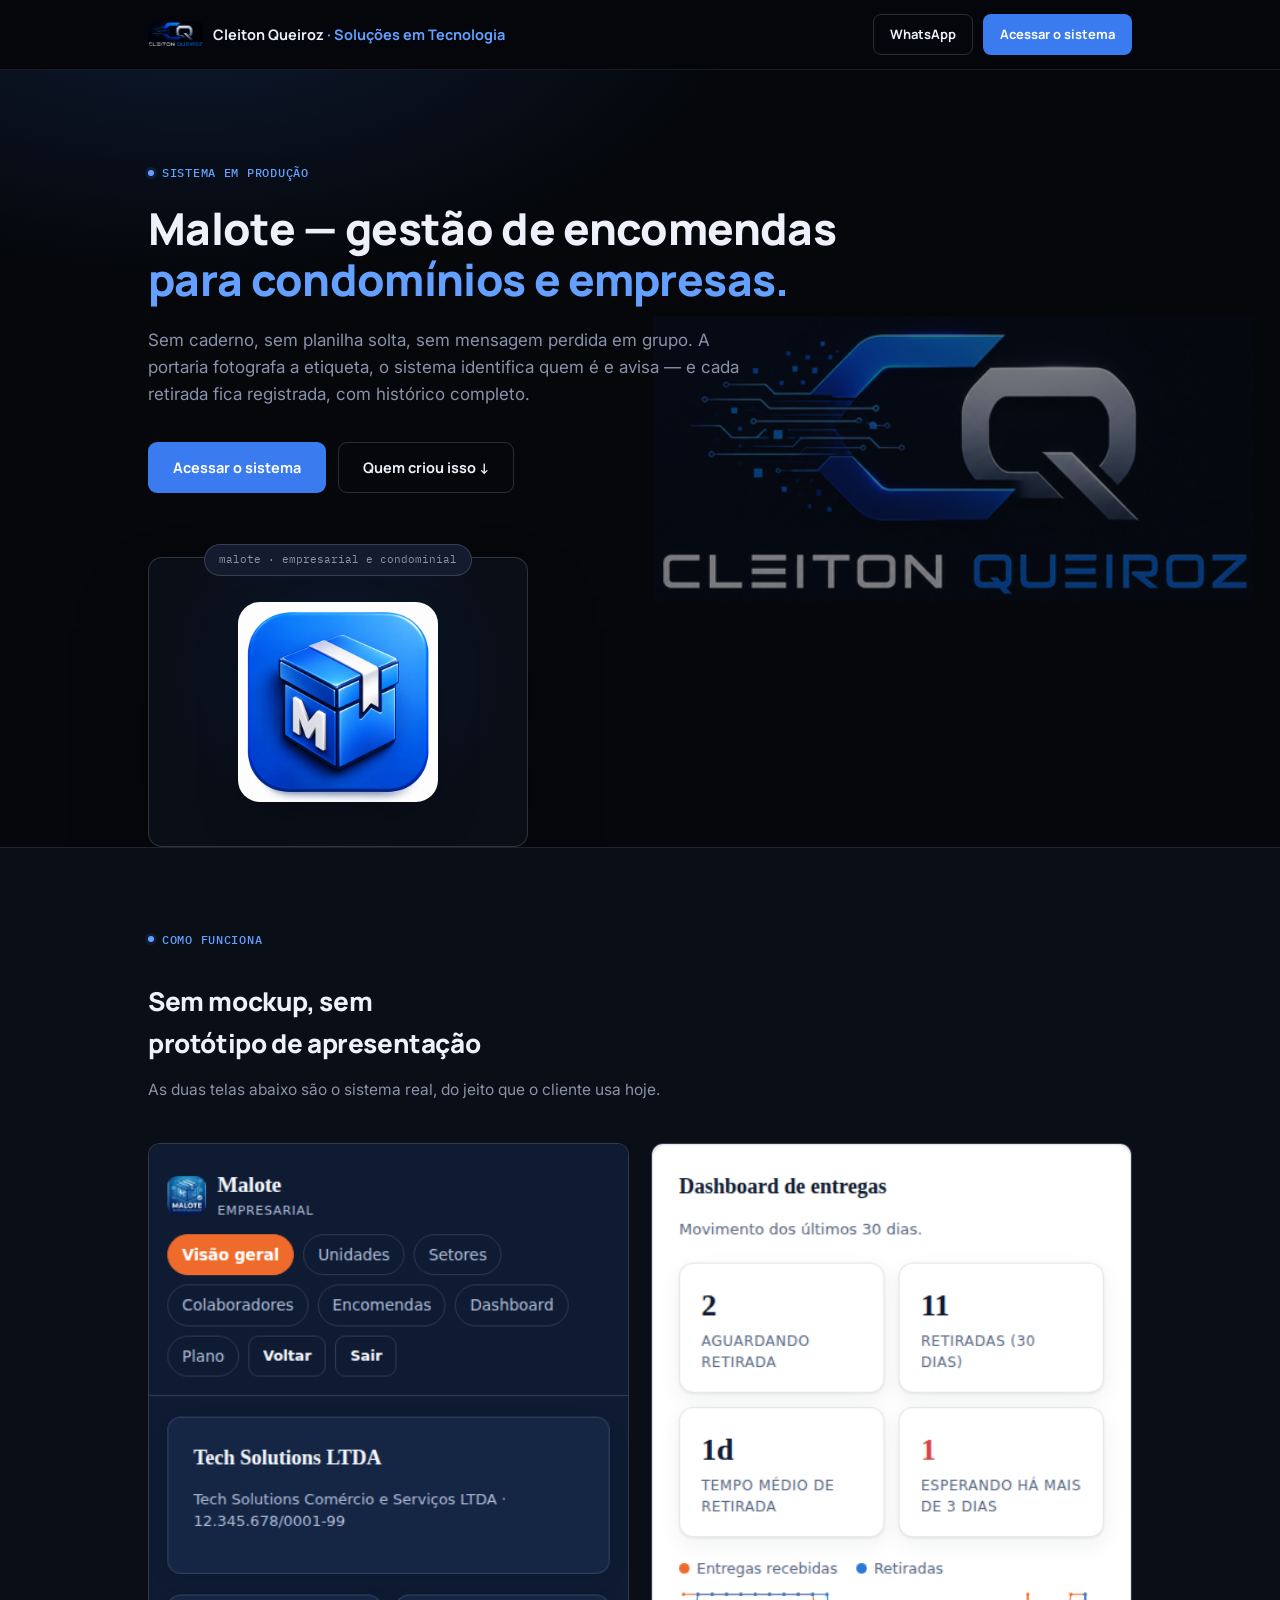
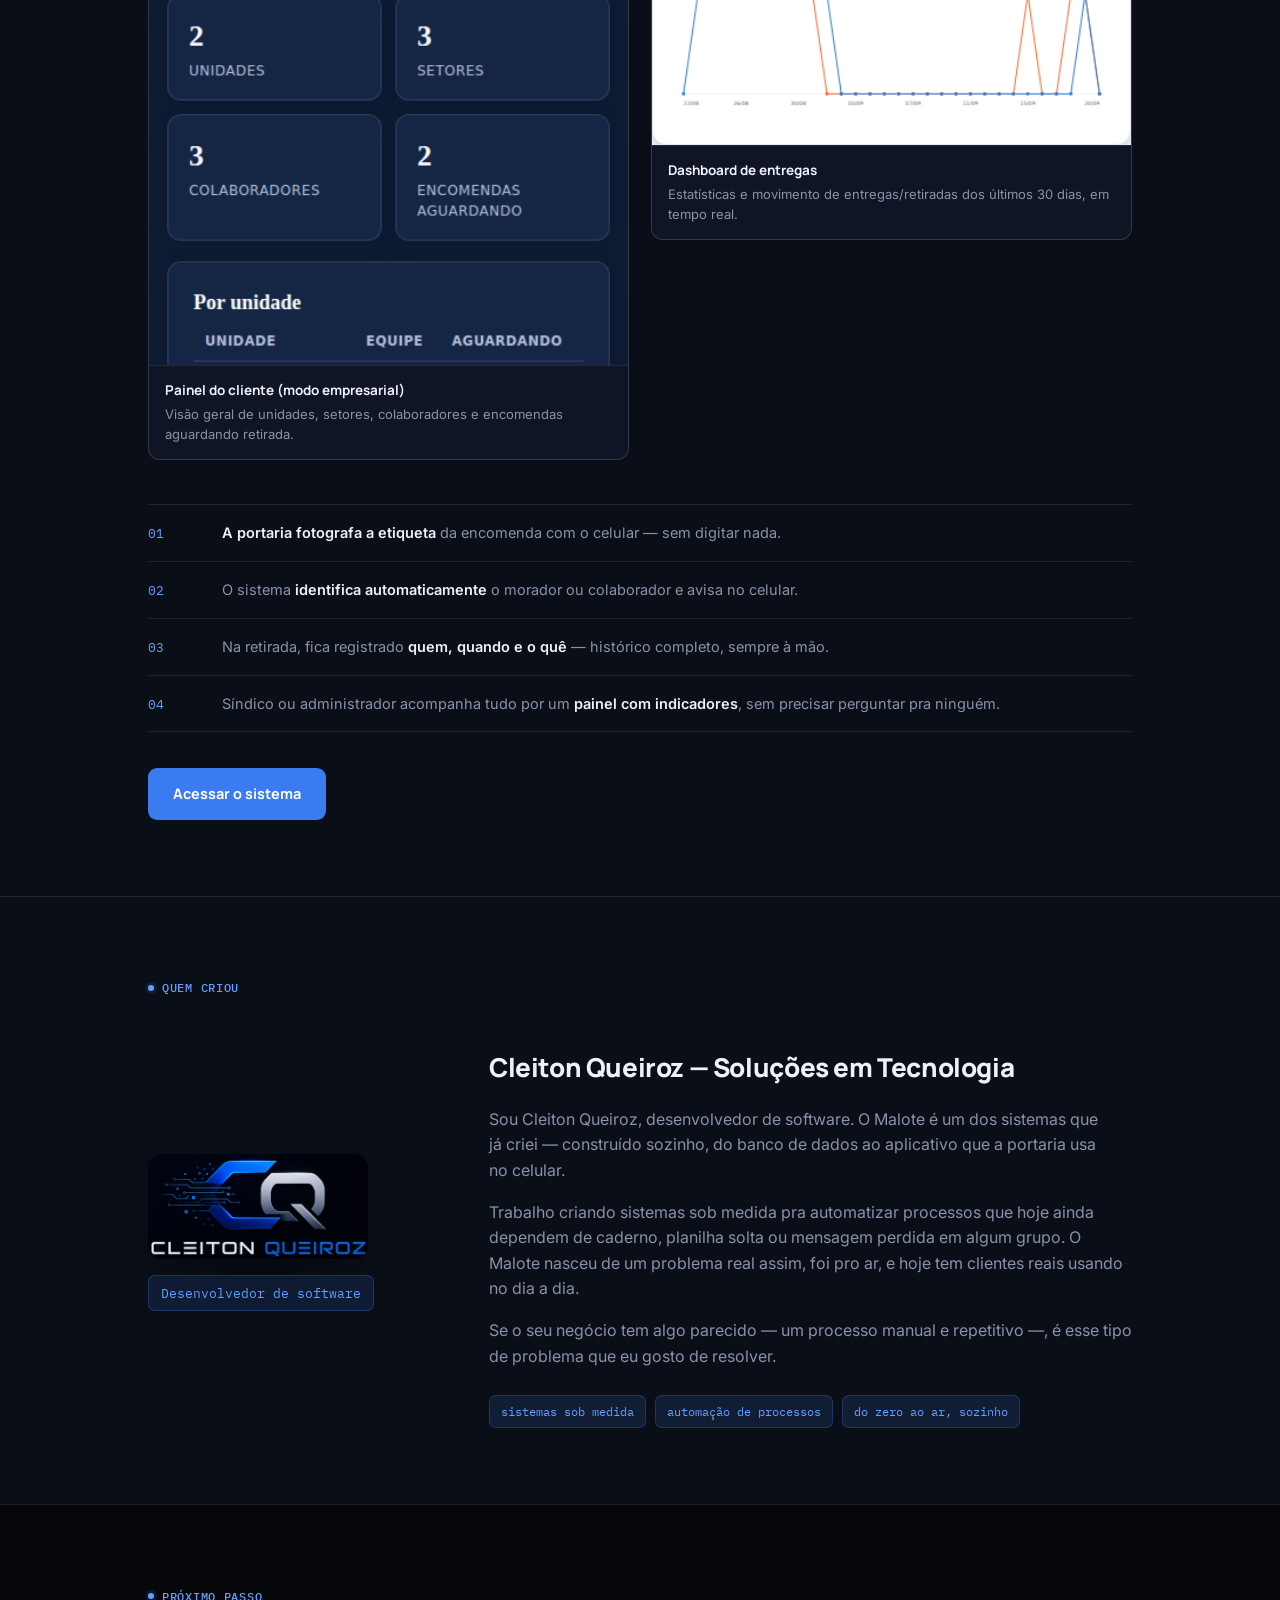
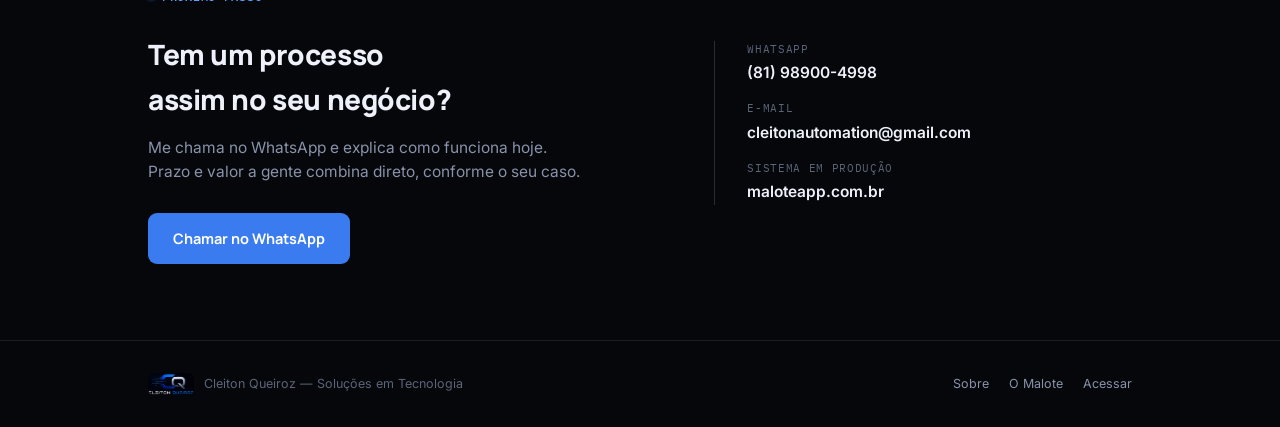
==== sobre.html @ 2017e795 "Versão inicial do Malote" ====
<!doctype html>
<html lang="pt-BR">
<head>
<meta charset="utf-8">
<meta name="viewport" content="width=device-width, initial-scale=1">
<title>Cleiton Queiroz — Soluções em Tecnologia</title>
<meta name="description" content="Cleiton Queiroz, desenvolvedor de sistemas sob medida. Criador do Malote, sistema real de gestão de encomendas em uso em condomínios e empresas.">
<link rel="icon" href="icons/icon-192.png">
<link rel="preconnect" href="https://fonts.googleapis.com">
<link rel="preconnect" href="https://fonts.gstatic.com" crossorigin>
<link href="https://fonts.googleapis.com/css2?family=Manrope:wght@500;600;700;800&family=Inter:wght@400;500;600&family=IBM+Plex+Mono:wght@500&display=swap" rel="stylesheet">
<style>
    :root{
      --bg:#05070B; --bg-1:#0A0E17; --bg-2:#0F1524; --bg-3:#141B2E;
      --ink:#EEF1FA; --ink-muted:#8992A9; --ink-dim:#5C6478;
      --blue:#3A7BEF; --blue-bright:#63A0FF; --blue-dim:rgba(58,123,239,0.14);
      --line:rgba(238,241,250,0.09); --line-2:rgba(238,241,250,0.16);
      --malote:#EF6B2C; --malote-dim:rgba(239,107,44,0.13);
      --mono:'IBM Plex Mono',ui-monospace,monospace;
    }
    *{ box-sizing:border-box; }
    html{ background:var(--bg); }
    body{ margin:0; background:var(--bg); color:var(--ink); font-family:'Inter',ui-sans-serif,system-ui,-apple-system,sans-serif; line-height:1.6; -webkit-font-smoothing:antialiased; text-wrap:pretty; }
    h1,h2,h3{ font-family:'Manrope',ui-sans-serif,system-ui,sans-serif; font-weight:800; margin:0; text-wrap:balance; letter-spacing:-0.015em; color:var(--ink); }
    p{ margin:0; }
    a{ color:var(--blue-bright); text-decoration:none; }
    img{ max-width:100%; display:block; }
    .wrap{ max-width:1040px; margin:0 auto; padding:0 28px; }
    .mono{ font-family:var(--mono); letter-spacing:0.02em; }
    .eyebrow{ display:inline-flex; align-items:center; gap:8px; font-family:var(--mono); font-weight:500; font-size:12px; letter-spacing:0.06em; color:var(--blue-bright); }
    .eyebrow::before{ content:""; width:6px; height:6px; border-radius:50%; background:var(--blue-bright); box-shadow:0 0 0 3px var(--blue-dim); }

    .btn{ display:inline-flex; align-items:center; justify-content:center; gap:8px; padding:13px 24px; border-radius:9px; font-family:'Manrope',sans-serif; font-weight:700; font-size:14.5px; border:1.5px solid transparent; cursor:pointer; white-space:nowrap; }
    .btn-primary{ background:var(--blue); color:#fff; }
    .btn-primary:hover{ background:var(--blue-bright); color:#fff; }
    .btn-ghost{ background:transparent; border-color:var(--line-2); color:var(--ink); }
    .btn-ghost:hover{ border-color:var(--ink-muted); }
    .btn-sm{ padding:9px 16px; font-size:13px; border-radius:8px; }

    /* ---------- nav ---------- */
    .nav{ position:sticky; top:0; z-index:40; background:rgba(5,7,11,0.82); backdrop-filter:blur(14px); border-bottom:1px solid var(--line); }
    .nav-row{ display:flex; align-items:center; justify-content:space-between; gap:16px; padding:14px 28px; max-width:1040px; margin:0 auto; }
    .brand{ display:flex; align-items:center; gap:10px; flex-shrink:0; }
    .brand img{ height:26px; width:auto; border-radius:6px; }
    .brand-text{ font-family:'Manrope',sans-serif; font-weight:700; font-size:14.5px; color:var(--ink); }
    .brand-text b{ color:var(--blue-bright); font-weight:700; }
    .nav-ctas{ display:flex; align-items:center; gap:10px; flex-shrink:0; }

    /* ---------- hero ---------- */
    .hero{ padding:88px 0 0; background:radial-gradient(900px 460px at 15% -10%, rgba(58,123,239,0.16), transparent 62%); position:relative; overflow:hidden; }
    .hero-mark{ position:absolute; top:50%; right:2%; transform:translateY(-50%); width:600px; max-width:52vw; opacity:0.5; pointer-events:none; z-index:0; mix-blend-mode:screen; }
    .hero-inner{ max-width:720px; position:relative; z-index:1; }
    .hero h1{ font-size:44px; line-height:1.15; margin-top:20px; }
    .hero h1 .hl{ color:var(--blue-bright); }
    .hero-lede{ color:var(--ink-muted); font-size:17px; margin-top:22px; max-width:600px; }
    .hero-lede b{ color:var(--ink); font-weight:600; }
    .hero-ctas{ display:flex; gap:12px; margin-top:34px; flex-wrap:wrap; }

    .hero-shot{ margin-top:64px; position:relative; z-index:1; max-width:380px; }
    .hero-shot-frame{ border:1px solid var(--line-2); border-radius:14px; overflow:hidden; background:var(--bg-1); box-shadow:0 40px 90px -30px rgba(0,0,0,0.7); max-width:380px; }
    .hero-shot-frame--icon{ display:flex; align-items:center; justify-content:center; padding:44px; background:radial-gradient(circle at 50% 40%, rgba(58,123,239,0.16), var(--bg-1) 70%); }
    .hero-shot-frame--icon img{ width:100%; max-width:200px; height:auto; border-radius:22px; box-shadow:0 20px 50px -18px rgba(0,0,0,0.6); }
    .hero-shot-frame img{ width:100%; height:auto; display:block; }
    .hero-shot-tag{ position:absolute; top:-13px; left:50%; transform:translateX(-50%); background:var(--bg-3); border:1px solid var(--line-2); border-radius:999px; padding:6px 14px; font-family:var(--mono); font-size:11px; color:var(--ink-muted); white-space:nowrap; }

    /* ---------- generic section ---------- */
    .section{ padding:76px 0; border-top:1px solid var(--line); }
    .section-tag{ margin-bottom:16px; }
    .section h2{ font-size:26px; margin-top:10px; max-width:560px; }
    .section-lede{ color:var(--ink-muted); font-size:15.5px; margin-top:14px; max-width:560px; }

    /* ---------- sobre ---------- */
    .sobre{ background:var(--bg-1); }
    .sobre-grid{ display:grid; grid-template-columns:0.62fr 1.38fr; gap:52px; align-items:center; }
    .sobre-mark{ display:flex; flex-direction:column; align-items:flex-start; gap:16px; }
    .sobre-mark img{ width:100%; max-width:220px; height:auto; border-radius:14px; box-shadow:0 30px 70px -28px rgba(0,0,0,0.7); }
    .sobre-role{ font-family:var(--mono); font-size:12.5px; color:var(--blue-bright); background:var(--blue-dim); border:1px solid rgba(58,123,239,0.28); border-radius:7px; padding:7px 12px; display:inline-block; }
    .sobre-body{ max-width:680px; }
    .sobre-body p{ color:var(--ink-muted); font-size:16px; }
    .sobre-body p + p{ margin-top:16px; }
    .sobre-body b{ color:var(--ink); font-weight:600; }
    .sobre-tags{ display:flex; flex-wrap:wrap; gap:9px; margin-top:26px; }
    .sobre-tag{ font-family:var(--mono); font-size:12px; color:var(--blue-bright); background:var(--blue-dim); border:1px solid rgba(58,123,239,0.28); border-radius:7px; padding:6px 11px; }

    /* ---------- case study ---------- */
    .case{ background:var(--bg-1); }
    .case-head{ display:flex; align-items:center; gap:10px; flex-wrap:wrap; }
    .case-badge{ display:inline-flex; align-items:center; gap:7px; font-family:var(--mono); font-size:11.5px; font-weight:500; color:var(--malote); background:var(--malote-dim); border:1px solid rgba(239,107,44,0.3); border-radius:999px; padding:5px 12px; }
    .case-shots{ display:grid; grid-template-columns:1fr 1fr; gap:22px; margin-top:40px; align-items:start; }
    .case-shot-card{ border:1px solid var(--line-2); border-radius:12px; overflow:hidden; background:var(--bg-2); }
    .case-shot-card img{ width:100%; height:auto; display:block; border-bottom:1px solid var(--line); }
    .case-shot-cap{ padding:14px 16px; font-size:13px; color:var(--ink-muted); }
    .case-shot-cap b{ color:var(--ink); display:block; font-size:13.5px; margin-bottom:2px; font-family:'Manrope',sans-serif; }

    .case-flow{ margin-top:44px; display:flex; flex-direction:column; gap:0; border-top:1px solid var(--line); }
    .case-flow-row{ display:grid; grid-template-columns:56px 1fr; gap:18px; padding:16px 0; border-bottom:1px solid var(--line); align-items:baseline; }
    .case-flow-num{ font-family:var(--mono); color:var(--blue-bright); font-size:13px; }
    .case-flow-text{ color:var(--ink-muted); font-size:14.5px; }
    .case-flow-text b{ color:var(--ink); font-weight:600; }

    .case-cta{ margin-top:36px; }

    /* ---------- final cta ---------- */
    .final{ text-align:left; }
    .final-grid{ display:grid; grid-template-columns:1.1fr 0.9fr; gap:56px; align-items:center; }
    .final h2{ font-size:28px; }
    .final p{ color:var(--ink-muted); font-size:15.5px; margin-top:14px; max-width:440px; }
    .final-ctas{ display:flex; gap:12px; margin-top:28px; flex-wrap:wrap; }
    .final-contacts{ display:flex; flex-direction:column; gap:14px; border-left:1px solid var(--line-2); padding-left:32px; }
    .final-contact{ display:flex; flex-direction:column; gap:3px; }
    .final-contact-label{ font-family:var(--mono); font-size:11px; color:var(--ink-dim); text-transform:uppercase; letter-spacing:0.06em; }
    .final-contact-value{ color:var(--ink); font-size:15.5px; font-weight:600; }
    .final-contact-value:hover{ color:var(--blue-bright); }

    /* ---------- footer ---------- */
    .footer{ padding:32px 0; border-top:1px solid var(--line); }
    .footer-row{ display:flex; justify-content:space-between; align-items:center; gap:16px; flex-wrap:wrap; }
    .footer-copy{ font-size:12.5px; color:var(--ink-dim); }
    .footer-links{ display:flex; gap:20px; }
    .footer-links a{ color:var(--ink-muted); font-size:12.5px; }
    .footer-links a:hover{ color:var(--ink); }

    @media (max-width:860px){
      .hero h1{ font-size:34px; }
      .final-grid{ grid-template-columns:1fr; gap:36px; }
      .final-contacts{ border-left:none; padding-left:0; border-top:1px solid var(--line-2); padding-top:24px; flex-direction:row; flex-wrap:wrap; gap:28px; }
      .sobre-grid{ grid-template-columns:1fr; gap:28px; }
      .sobre-mark{ flex-direction:row; align-items:center; }
      .sobre-mark img{ max-width:120px; }
    }
    @media (max-width:640px){
      .wrap{ padding:0 20px; }
      .nav-row{ padding:14px 20px; }
      .hero{ padding:64px 0 0; }
      .hero h1{ font-size:28px; }
      .hero-lede{ font-size:15.5px; }
      .section{ padding:56px 0; }
      .case-shots{ grid-template-columns:1fr; }
      .brand-text{ display:none; }
    }
    @media (max-width:480px){
      .nav-cta-secondary{ display:none; }
    }
</style>
</head>
<body>

<!-- ================= NAV ================= -->
<nav class="nav">
  <div class="nav-row">
    <div class="brand">
      <img src="images/logo-cq.png" alt="Cleiton Queiroz">
      <span class="brand-text">Cleiton Queiroz <b>· Soluções em Tecnologia</b></span>
    </div>
    <div class="nav-ctas">
      <a class="btn btn-ghost btn-sm nav-cta-secondary" href="https://wa.me/5581989004998" target="_blank" rel="noopener">WhatsApp</a>
      <a class="btn btn-primary btn-sm" href="https://maloteapp.com.br/parceiros/login.html">Acessar o sistema</a>
    </div>
  </div>
</nav>

<!-- ================= HERO: MALOTE ================= -->
<section class="hero" id="malote">
  <img class="hero-mark" src="images/logo-cq.png" alt="">
  <div class="wrap">
    <div class="hero-inner">
      <span class="eyebrow">SISTEMA EM PRODUÇÃO</span>
      <h1>Malote — gestão de encomendas<span class="hl"> para condomínios e empresas.</span></h1>
      <p class="hero-lede">Sem caderno, sem planilha solta, sem mensagem perdida em grupo. A portaria fotografa a etiqueta, o sistema identifica quem é e avisa — e cada retirada fica registrada, com histórico completo.</p>
      <div class="hero-ctas">
        <a class="btn btn-primary" href="https://maloteapp.com.br/parceiros/login.html">Acessar o sistema</a>
        <a class="btn btn-ghost" href="#sobre">Quem criou isso ↓</a>
      </div>
    </div>

    <div class="hero-shot">
      <div class="hero-shot-frame hero-shot-frame--icon">
        <span class="hero-shot-tag">malote · empresarial e condominial</span>
        <img src="icons/icon-512.png" alt="Ícone do app Malote — Registro de Encomendas">
      </div>
    </div>
  </div>
</section>

<!-- ================= CASE: MALOTE (detalhe) ================= -->
<section class="section case">
  <div class="wrap">
    <span class="eyebrow section-tag">COMO FUNCIONA</span>
    <h2 style="margin-top:16px;">Sem mockup, sem protótipo de apresentação</h2>
    <p class="section-lede">As duas telas abaixo são o sistema real, do jeito que o cliente usa hoje.</p>

    <div class="case-shots">
      <div class="case-shot-card">
        <img src="images/sobre-shot-empresa.png" alt="Painel do Malote no modo empresarial, mostrando unidades, setores, colaboradores e encomendas aguardando">
        <div class="case-shot-cap"><b>Painel do cliente (modo empresarial)</b>Visão geral de unidades, setores, colaboradores e encomendas aguardando retirada.</div>
      </div>
      <div class="case-shot-card">
        <img src="images/sobre-shot-dashboard.png" alt="Dashboard de entregas do Malote, com estatísticas e gráfico de movimento dos últimos 30 dias">
        <div class="case-shot-cap"><b>Dashboard de entregas</b>Estatísticas e movimento de entregas/retiradas dos últimos 30 dias, em tempo real.</div>
      </div>
    </div>

    <div class="case-flow">
      <div class="case-flow-row">
        <span class="case-flow-num">01</span>
        <span class="case-flow-text"><b>A portaria fotografa a etiqueta</b> da encomenda com o celular — sem digitar nada.</span>
      </div>
      <div class="case-flow-row">
        <span class="case-flow-num">02</span>
        <span class="case-flow-text">O sistema <b>identifica automaticamente</b> o morador ou colaborador e avisa no celular.</span>
      </div>
      <div class="case-flow-row">
        <span class="case-flow-num">03</span>
        <span class="case-flow-text">Na retirada, fica registrado <b>quem, quando e o quê</b> — histórico completo, sempre à mão.</span>
      </div>
      <div class="case-flow-row">
        <span class="case-flow-num">04</span>
        <span class="case-flow-text">Síndico ou administrador acompanha tudo por um <b>painel com indicadores</b>, sem precisar perguntar pra ninguém.</span>
      </div>
    </div>

    <div class="case-cta">
      <a class="btn btn-primary" href="https://maloteapp.com.br/parceiros/login.html">Acessar o sistema</a>
    </div>
  </div>
</section>

<!-- ================= QUEM CRIOU ================= -->
<section class="section sobre" id="sobre">
  <div class="wrap">
    <span class="eyebrow section-tag">QUEM CRIOU</span>
    <div class="sobre-grid" style="margin-top:24px;">
      <div class="sobre-mark">
        <img src="images/logo-cq.png" alt="Cleiton Queiroz">
        <span class="sobre-role">Desenvolvedor de software</span>
      </div>
      <div>
        <h2>Cleiton Queiroz — Soluções em Tecnologia</h2>
        <div class="sobre-body" style="margin-top:18px;">
          <p>Sou Cleiton Queiroz, desenvolvedor de software. O Malote é um dos sistemas que já criei — construído sozinho, do banco de dados ao aplicativo que a portaria usa no celular.</p>
          <p>Trabalho criando sistemas sob medida pra automatizar processos que hoje ainda dependem de caderno, planilha solta ou mensagem perdida em algum grupo. O Malote nasceu de um problema real assim, foi pro ar, e hoje tem clientes reais usando no dia a dia.</p>
          <p>Se o seu negócio tem algo parecido — um processo manual e repetitivo —, é esse tipo de problema que eu gosto de resolver.</p>
        </div>
        <div class="sobre-tags">
          <span class="sobre-tag">sistemas sob medida</span>
          <span class="sobre-tag">automação de processos</span>
          <span class="sobre-tag">do zero ao ar, sozinho</span>
        </div>
      </div>
    </div>
  </div>
</section>

<!-- ================= FINAL CTA ================= -->
<section class="section final">
  <div class="wrap">
    <div class="final-grid">
      <div>
        <span class="eyebrow section-tag">PRÓXIMO PASSO</span>
        <h2>Tem um processo assim no seu negócio?</h2>
        <p>Me chama no WhatsApp e explica como funciona hoje. Prazo e valor a gente combina direto, conforme o seu caso.</p>
        <div class="final-ctas">
          <a class="btn btn-primary" href="https://wa.me/5581989004998" target="_blank" rel="noopener">Chamar no WhatsApp</a>
        </div>
      </div>
      <div class="final-contacts">
        <div class="final-contact">
          <span class="final-contact-label">WhatsApp</span>
          <a class="final-contact-value" href="https://wa.me/5581989004998" target="_blank" rel="noopener">(81) 98900-4998</a>
        </div>
        <div class="final-contact">
          <span class="final-contact-label">E-mail</span>
          <a class="final-contact-value" href="mailto:cleitonautomation@gmail.com">cleitonautomation@gmail.com</a>
        </div>
        <div class="final-contact">
          <span class="final-contact-label">Sistema em produção</span>
          <a class="final-contact-value" href="https://maloteapp.com.br" target="_blank" rel="noopener">maloteapp.com.br</a>
        </div>
      </div>
    </div>
  </div>
</section>

<!-- ================= FOOTER ================= -->
<footer class="footer">
  <div class="wrap">
    <div class="footer-row">
      <div class="brand">
        <img src="images/logo-cq.png" alt="Cleiton Queiroz" style="height:22px;">
        <span class="footer-copy">Cleiton Queiroz — Soluções em Tecnologia</span>
      </div>
      <div class="footer-links">
        <a href="#sobre">Sobre</a>
        <a href="#malote">O Malote</a>
        <a href="https://maloteapp.com.br/parceiros/login.html">Acessar</a>
      </div>
    </div>
  </div>
</footer>

</body>
</html>
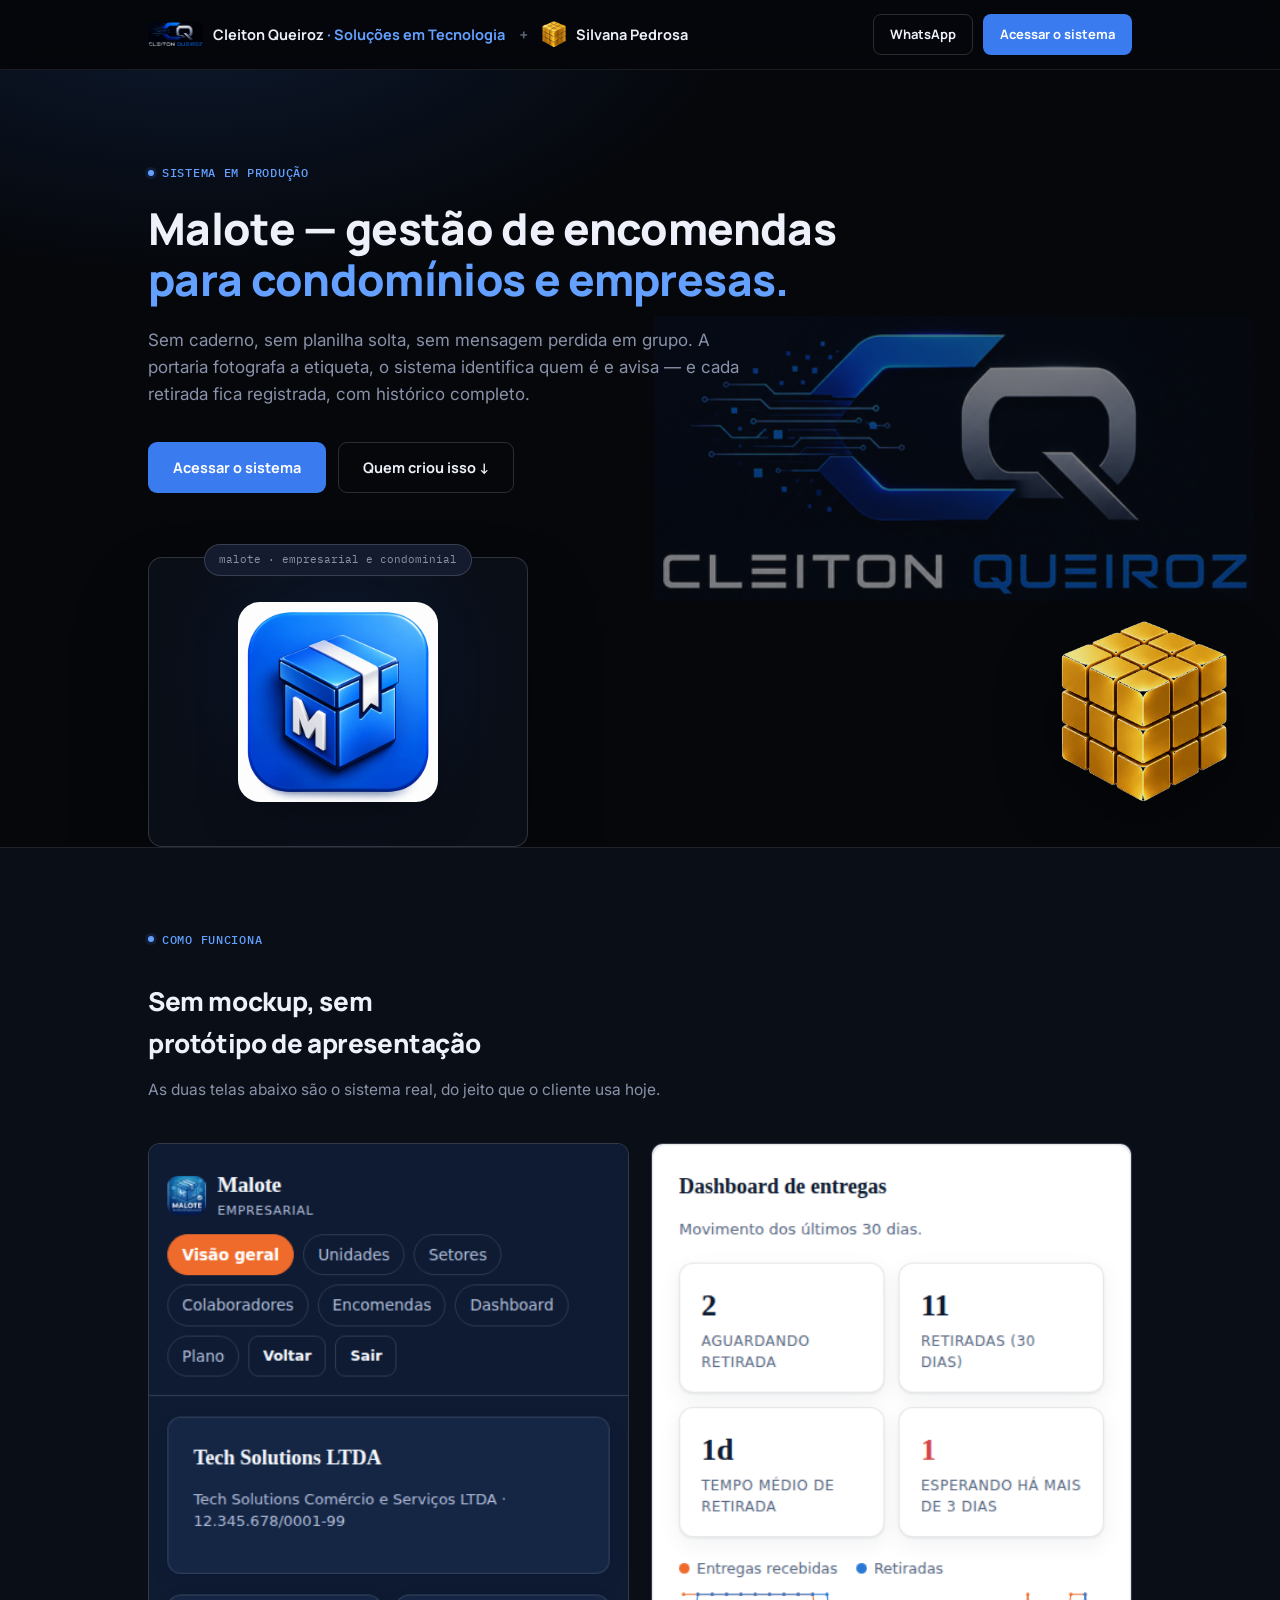
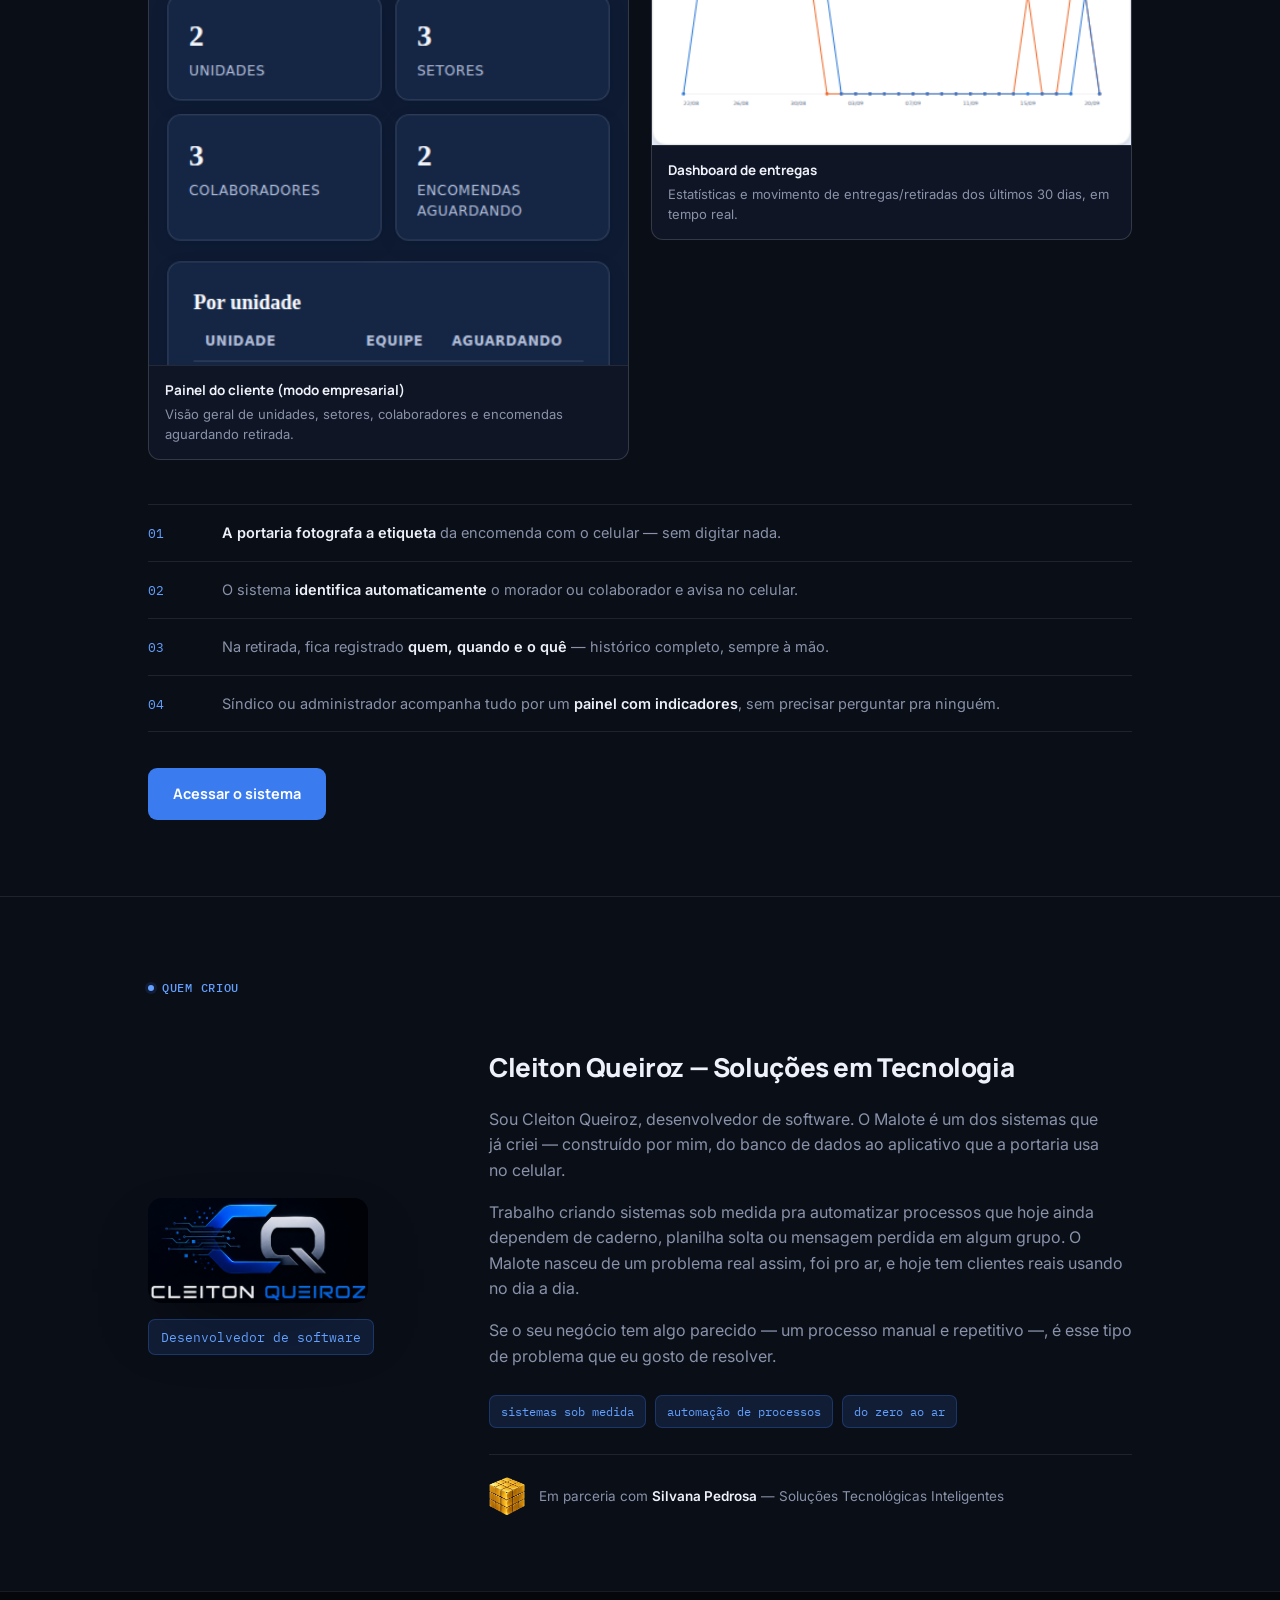
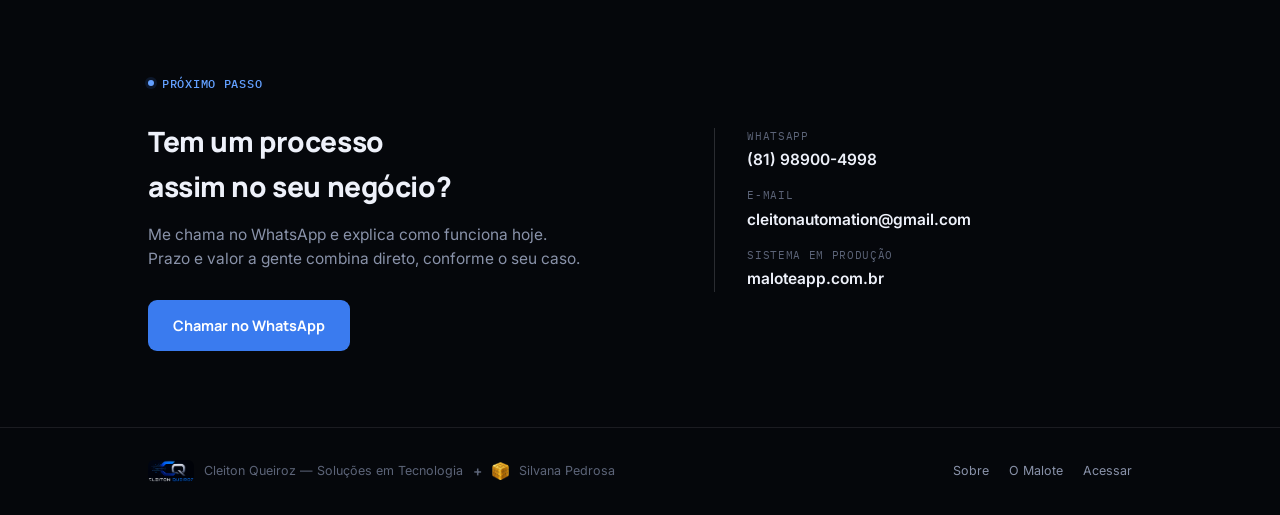
==== commit 40d19755: "Adiciona a logo da Silvana Pedrosa (sócia) na página institucional Coloca a marca dela ao lado da lo" ====
--- a/sobre.html
+++ b/sobre.html
@@ -40,15 +40,18 @@
     /* ---------- nav ---------- */
     .nav{ position:sticky; top:0; z-index:40; background:rgba(5,7,11,0.82); backdrop-filter:blur(14px); border-bottom:1px solid var(--line); }
     .nav-row{ display:flex; align-items:center; justify-content:space-between; gap:16px; padding:14px 28px; max-width:1040px; margin:0 auto; }
-    .brand{ display:flex; align-items:center; gap:10px; flex-shrink:0; }
+    .brand{ display:flex; align-items:center; gap:10px; flex-wrap:wrap; row-gap:6px; min-width:0; }
     .brand img{ height:26px; width:auto; border-radius:6px; }
     .brand-text{ font-family:'Manrope',sans-serif; font-weight:700; font-size:14.5px; color:var(--ink); }
     .brand-text b{ color:var(--blue-bright); font-weight:700; }
+    .brand-group{ display:flex; align-items:center; gap:14px; min-width:0; }
+    .brand-sep{ color:var(--ink-dim); font-size:14px; font-weight:600; flex-shrink:0; }
     .nav-ctas{ display:flex; align-items:center; gap:10px; flex-shrink:0; }
 
     /* ---------- hero ---------- */
     .hero{ padding:88px 0 0; background:radial-gradient(900px 460px at 15% -10%, rgba(58,123,239,0.16), transparent 62%); position:relative; overflow:hidden; }
     .hero-mark{ position:absolute; top:50%; right:2%; transform:translateY(-50%); width:600px; max-width:52vw; opacity:0.5; pointer-events:none; z-index:0; mix-blend-mode:screen; }
+    .hero-mark-partner{ position:absolute; top:auto; bottom:6%; right:4%; transform:none; width:170px; max-width:24vw; opacity:0.92; pointer-events:none; z-index:0; mix-blend-mode:normal; filter:drop-shadow(0 18px 34px rgba(0,0,0,0.55)); }
     .hero-inner{ max-width:720px; position:relative; z-index:1; }
     .hero h1{ font-size:44px; line-height:1.15; margin-top:20px; }
     .hero h1 .hl{ color:var(--blue-bright); }
@@ -81,6 +84,10 @@
     .sobre-body b{ color:var(--ink); font-weight:600; }
     .sobre-tags{ display:flex; flex-wrap:wrap; gap:9px; margin-top:26px; }
     .sobre-tag{ font-family:var(--mono); font-size:12px; color:var(--blue-bright); background:var(--blue-dim); border:1px solid rgba(58,123,239,0.28); border-radius:7px; padding:6px 11px; }
+    .sobre-partner{ display:flex; align-items:center; gap:14px; margin-top:26px; padding-top:22px; border-top:1px solid var(--line); }
+    .sobre-partner img{ height:38px; width:auto; flex-shrink:0; }
+    .sobre-partner-text{ font-size:13.5px; color:var(--ink-muted); }
+    .sobre-partner-text b{ color:var(--ink); font-weight:600; }
 
     /* ---------- case study ---------- */
     .case{ background:var(--bg-1); }
@@ -140,6 +147,7 @@
     }
     @media (max-width:480px){
       .nav-cta-secondary{ display:none; }
+      .brand-sep, .brand-partner{ display:none; }
     }
 </style>
 </head>
@@ -148,9 +156,16 @@
 <!-- ================= NAV ================= -->
 <nav class="nav">
   <div class="nav-row">
-    <div class="brand">
-      <img src="images/logo-cq.png" alt="Cleiton Queiroz">
-      <span class="brand-text">Cleiton Queiroz <b>· Soluções em Tecnologia</b></span>
+    <div class="brand-group">
+      <div class="brand">
+        <img src="images/logo-cq.png" alt="Cleiton Queiroz">
+        <span class="brand-text">Cleiton Queiroz <b>· Soluções em Tecnologia</b></span>
+      </div>
+      <span class="brand-sep" aria-hidden="true">+</span>
+      <div class="brand brand-partner">
+        <img src="images/logo-silvana-mark.png" alt="Silvana Pedrosa">
+        <span class="brand-text">Silvana Pedrosa</span>
+      </div>
     </div>
     <div class="nav-ctas">
       <a class="btn btn-ghost btn-sm nav-cta-secondary" href="https://wa.me/5581989004998" target="_blank" rel="noopener">WhatsApp</a>
@@ -162,6 +177,7 @@
 <!-- ================= HERO: MALOTE ================= -->
 <section class="hero" id="malote">
   <img class="hero-mark" src="images/logo-cq.png" alt="">
+  <img class="hero-mark-partner" src="images/logo-silvana-mark.png" alt="">
   <div class="wrap">
     <div class="hero-inner">
       <span class="eyebrow">SISTEMA EM PRODUÇÃO</span>
@@ -237,14 +253,18 @@
       <div>
         <h2>Cleiton Queiroz — Soluções em Tecnologia</h2>
         <div class="sobre-body" style="margin-top:18px;">
-          <p>Sou Cleiton Queiroz, desenvolvedor de software. O Malote é um dos sistemas que já criei — construído sozinho, do banco de dados ao aplicativo que a portaria usa no celular.</p>
+          <p>Sou Cleiton Queiroz, desenvolvedor de software. O Malote é um dos sistemas que já criei — construído por mim, do banco de dados ao aplicativo que a portaria usa no celular.</p>
           <p>Trabalho criando sistemas sob medida pra automatizar processos que hoje ainda dependem de caderno, planilha solta ou mensagem perdida em algum grupo. O Malote nasceu de um problema real assim, foi pro ar, e hoje tem clientes reais usando no dia a dia.</p>
           <p>Se o seu negócio tem algo parecido — um processo manual e repetitivo —, é esse tipo de problema que eu gosto de resolver.</p>
         </div>
         <div class="sobre-tags">
           <span class="sobre-tag">sistemas sob medida</span>
           <span class="sobre-tag">automação de processos</span>
-          <span class="sobre-tag">do zero ao ar, sozinho</span>
+          <span class="sobre-tag">do zero ao ar</span>
+        </div>
+        <div class="sobre-partner">
+          <img src="images/logo-silvana-mark.png" alt="Silvana Pedrosa">
+          <span class="sobre-partner-text">Em parceria com <b>Silvana Pedrosa</b> — Soluções Tecnológicas Inteligentes</span>
         </div>
       </div>
     </div>
@@ -288,6 +308,9 @@
       <div class="brand">
         <img src="images/logo-cq.png" alt="Cleiton Queiroz" style="height:22px;">
         <span class="footer-copy">Cleiton Queiroz — Soluções em Tecnologia</span>
+        <span class="brand-sep" aria-hidden="true">+</span>
+        <img src="images/logo-silvana-mark.png" alt="Silvana Pedrosa" style="height:18px;">
+        <span class="footer-copy">Silvana Pedrosa</span>
       </div>
       <div class="footer-links">
         <a href="#sobre">Sobre</a>
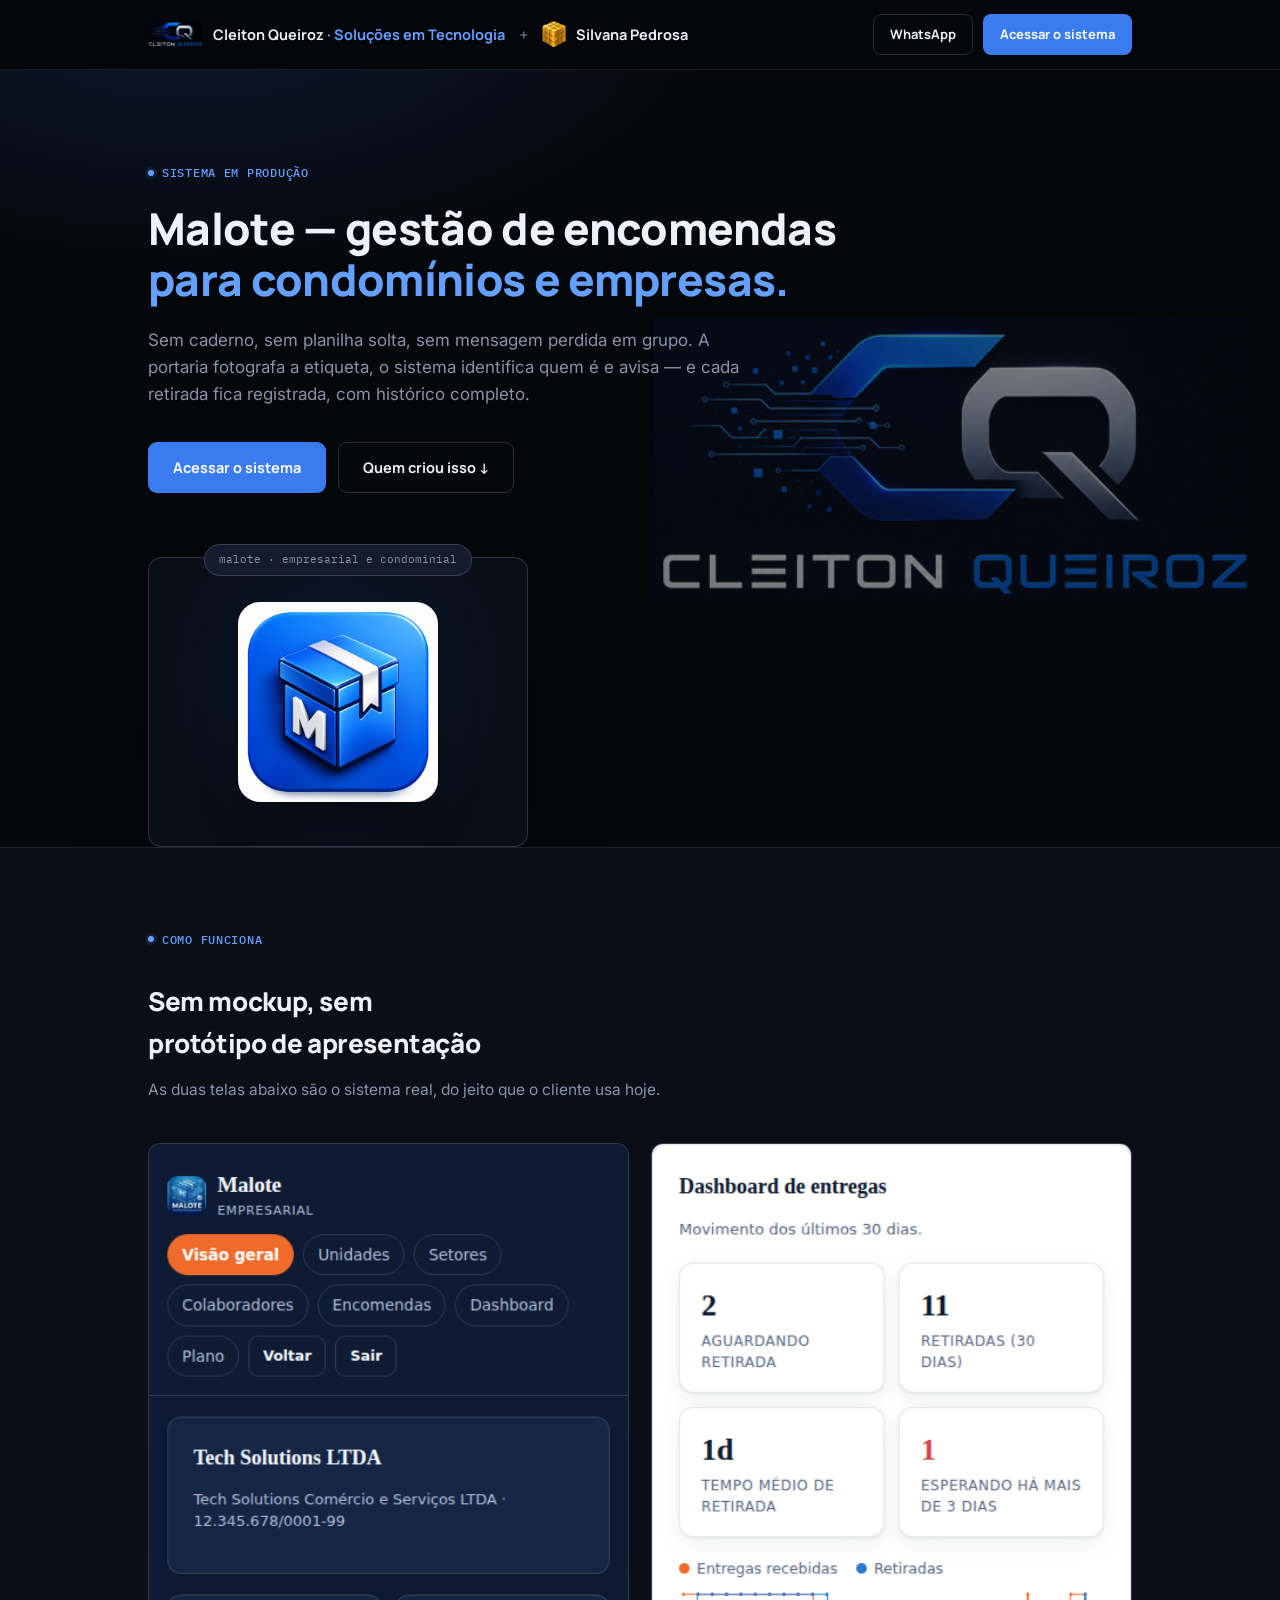
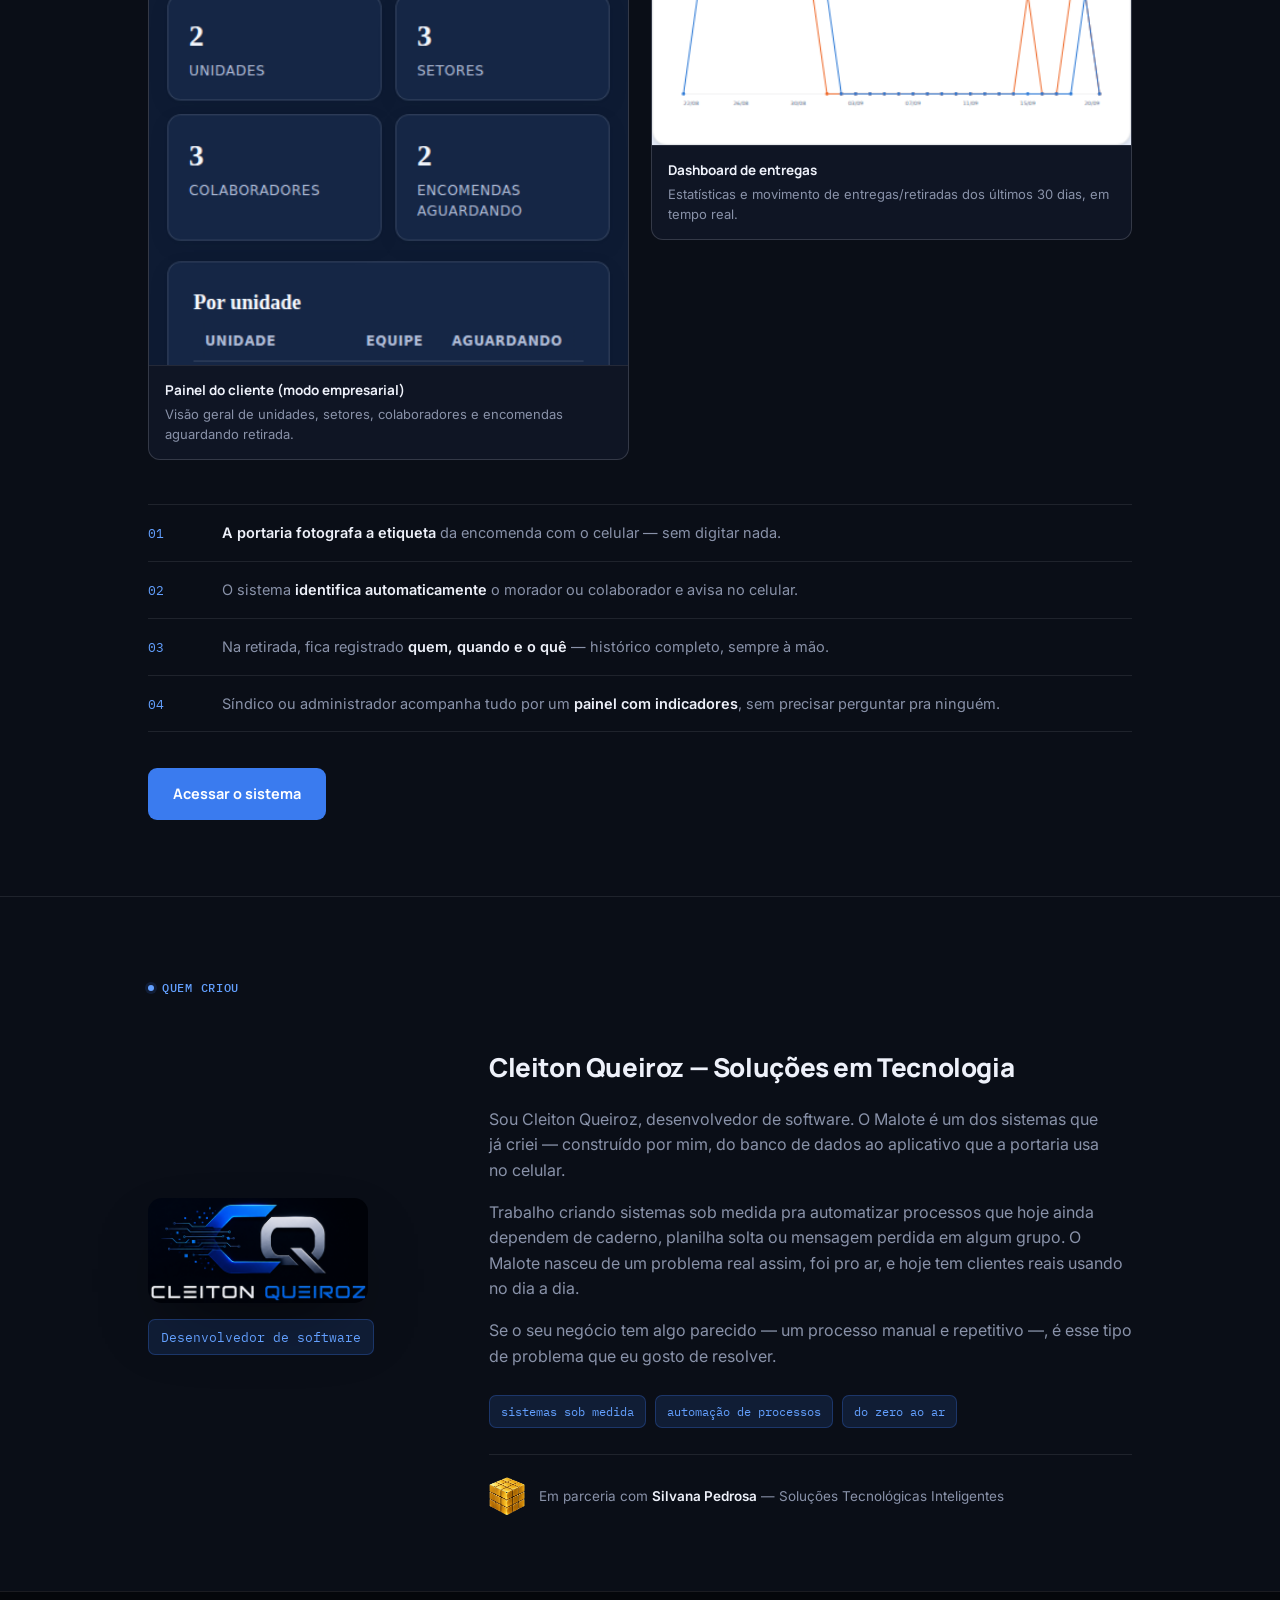
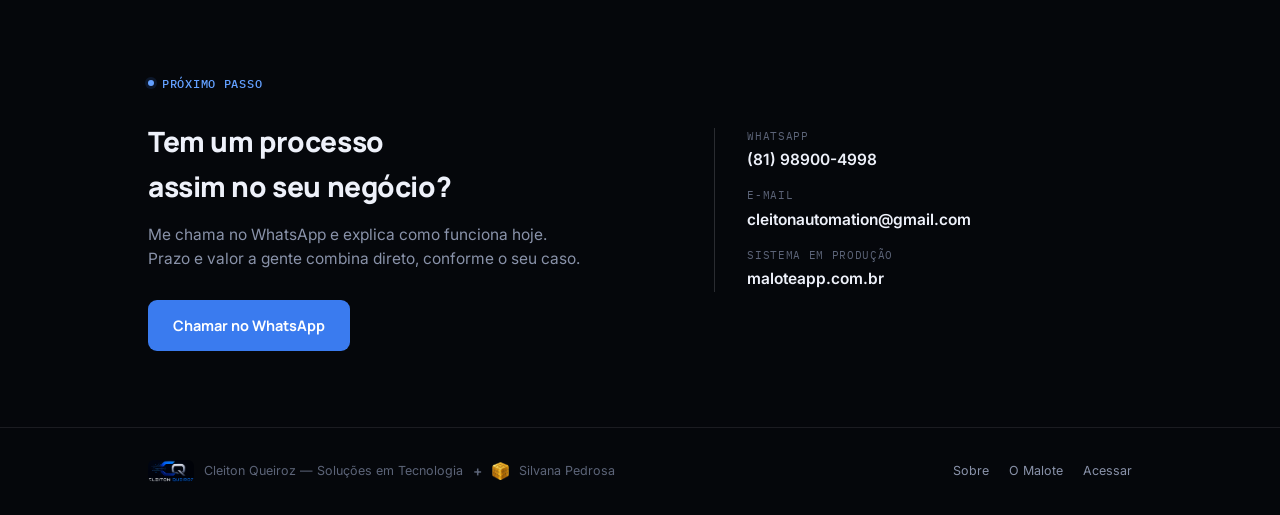
==== commit 4ab7cf1e: "Remove o cubo grande da Silvana no hero de sobre.html Mantém a logo do Cleiton no hero e a menção de" ====
--- a/sobre.html
+++ b/sobre.html
@@ -51,7 +51,6 @@
     /* ---------- hero ---------- */
     .hero{ padding:88px 0 0; background:radial-gradient(900px 460px at 15% -10%, rgba(58,123,239,0.16), transparent 62%); position:relative; overflow:hidden; }
     .hero-mark{ position:absolute; top:50%; right:2%; transform:translateY(-50%); width:600px; max-width:52vw; opacity:0.5; pointer-events:none; z-index:0; mix-blend-mode:screen; }
-    .hero-mark-partner{ position:absolute; top:auto; bottom:6%; right:4%; transform:none; width:170px; max-width:24vw; opacity:0.92; pointer-events:none; z-index:0; mix-blend-mode:normal; filter:drop-shadow(0 18px 34px rgba(0,0,0,0.55)); }
     .hero-inner{ max-width:720px; position:relative; z-index:1; }
     .hero h1{ font-size:44px; line-height:1.15; margin-top:20px; }
     .hero h1 .hl{ color:var(--blue-bright); }
@@ -177,7 +176,6 @@
 <!-- ================= HERO: MALOTE ================= -->
 <section class="hero" id="malote">
   <img class="hero-mark" src="images/logo-cq.png" alt="">
-  <img class="hero-mark-partner" src="images/logo-silvana-mark.png" alt="">
   <div class="wrap">
     <div class="hero-inner">
       <span class="eyebrow">SISTEMA EM PRODUÇÃO</span>
